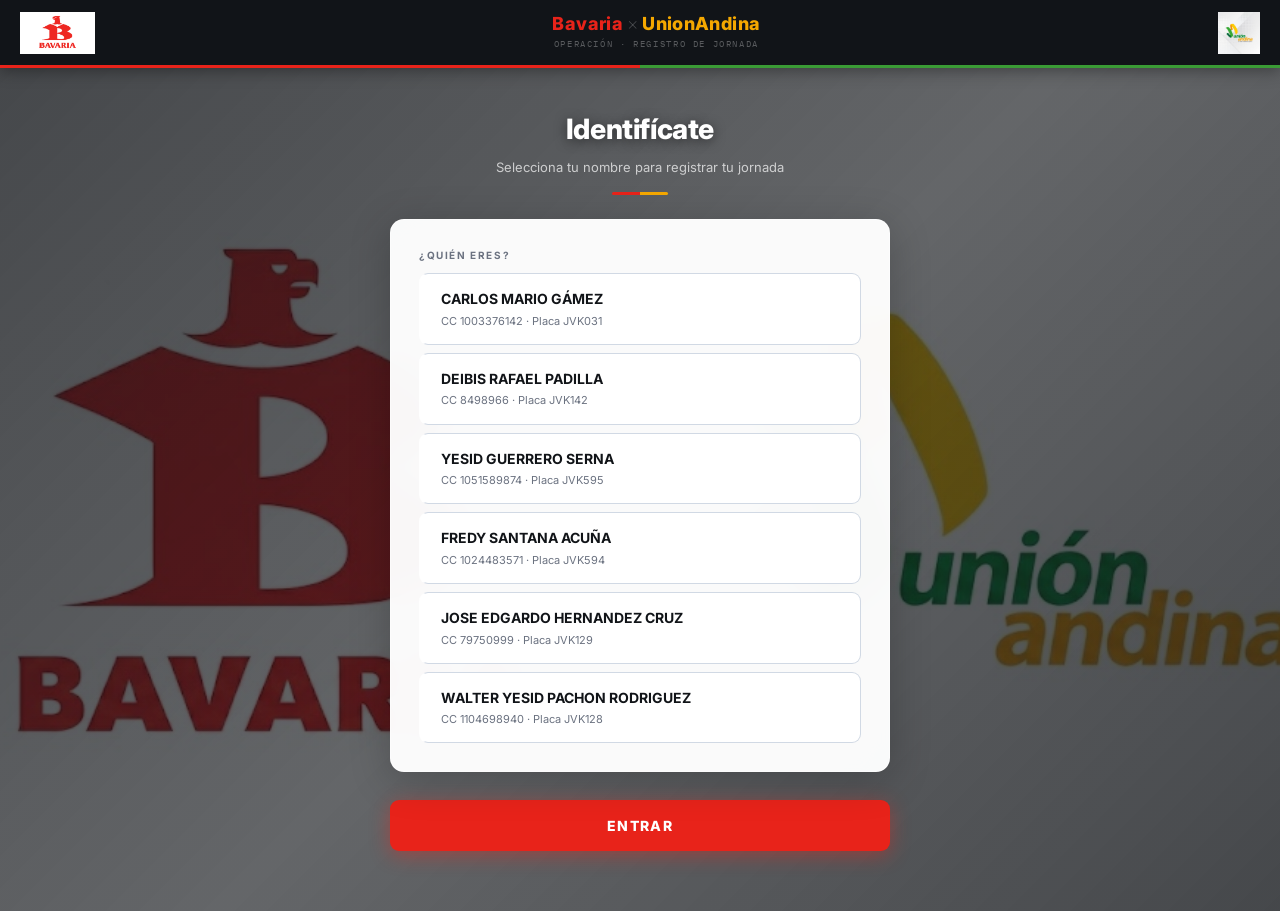
==== index.html @ ca694f5a "Agregar login de usuario/contraseña propio en admin.html y retirar el acceso admin de index.html adm" ====
<!DOCTYPE html>
<html lang="es">
<head>
<meta charset="UTF-8">
<meta name="viewport" content="width=device-width, initial-scale=1.0">
<meta name="format-detection" content="telephone=no">
<title>BavariaxUnionAndina — Registro de Jornada</title>
<link rel="stylesheet" href="style.css">
</head>
<body>

<!-- ═══════ TOPBAR ═══════ -->
<div class="topbar">

  <!-- Logo Bavaria izquierda -->
  <div class="topbar-logo-left">
    <img src="images/BavariaImagen.png" alt="Bavaria" style="height:42px;width:auto;">
  </div>

  <!-- Centro: BavariaxUnionAndina -->
  <div class="topbar-center">
    <span class="topbar-marca-text">
      <span class="marca-bavaria">Bavaria</span><span class="marca-x">×</span><span class="marca-ua">UnionAndina</span>
    </span>
    <span class="topbar-marca-sub">Operación · Registro de Jornada</span>
  </div>

  <!-- Logo Unión Andina derecha -->
  <div class="topbar-logo-right">
    <img src="images/UnionAndina_images.jpg" alt="Unión Andina" style="height:42px;width:auto;">
  </div>

  <!-- Tabs (se muestran tras login) -->
  <div class="tabs" id="tabs-nav" style="display:none;">
    <button class="tab-btn activo" id="tab-conductor">Conductor</button>
    <button class="tab-btn" id="tab-panel" style="display:none;">Panel</button>
    <button class="tab-btn" id="tab-salir" style="color:#555;">Salir</button>
  </div>

</div><!-- /topbar -->


<!-- ═══════ VISTA LOGIN ═══════ -->
<div id="vista-login" class="vista activa">

  <div class="vista-header">
    <div class="titulo-conductor">Identifícate</div>
    <div class="sub-conductor">Selecciona tu nombre para registrar tu jornada</div>
  </div>

  <div class="inner">
    <div class="form-card">
      <label class="form-lbl">¿Quién eres?</label>
      <div class="chip-grupo" id="chips-identidad">

        <!-- Los chips de conductores se generan dinámicamente en Logica.js
             (renderChipsConductores), leyendo localStorage['bxua_conductores']
             para reflejar altas/bajas hechas desde el panel de admin.
             El acceso de Coordinación/Admin ya no vive aquí: tiene su propio
             login (usuario + contraseña) directamente en admin.html. -->

      </div><!-- /chips-identidad -->
    </div><!-- /form-card -->

    <button class="btn-enviar" id="btn-login">Entrar</button>
  </div>

</div><!-- /vista-login -->


<!-- ═══════ VISTA CONDUCTOR ═══════ -->
<div id="vista-conductor" class="vista">
  <div class="vista-header">
    <div class="titulo-conductor">Registro de jornada</div>
    <div class="sub-conductor">Confirma tu ubicación en cada parada importante</div>
  </div>
  <div class="inner">
    <div class="form-card">
      <label class="form-lbl">Conductor</label>
      <div id="conductor-fijo"></div>

      <label class="form-lbl">Vehículo</label>
      <div id="placa-fija"></div>

      <label class="form-lbl">Tipo de registro</label>
      <div class="chip-grupo" id="chips-tipo" style="margin-bottom:18px;">
        <div class="chip-opcion" data-val="Inicio jornada">Inicio jornada</div>
        <div class="chip-opcion" data-val="Llegada a parada">Llegada a parada</div>
        <div class="chip-opcion" data-val="Salida de parada">Salida de parada</div>
        <div class="chip-opcion" data-val="Fin jornada">Fin jornada</div>
      </div>

      <label class="form-lbl">Ubicación (GPS)</label>
      <div class="gps-box">
        <div class="gps-icono">📍</div>
        <div class="gps-estado" id="gps-estado">Toca el botón para capturar tu ubicación</div>
        <div class="gps-coords" id="gps-coords"></div>
        <div class="gps-err" id="gps-err"></div>
        <button class="gps-btn" id="btn-gps">Capturar ubicación</button>
      </div>

      <label class="form-lbl">Nota / lugar (obligatorio)</label>
      <textarea class="form-textarea" id="nota"
        placeholder="Ej: Llegada a puerto, contenedor MSNU2867900 — Cartagena"></textarea>

      <div id="novedad-box" style="display:none;margin-top:18px;">
        <label class="form-lbl">Novedad del día (opcional)</label>
        <textarea class="form-textarea" id="novedad"
          placeholder="Ej: llanta pinchada, cliente no estaba, tráfico en vía Sibaté..."></textarea>
      </div>
    </div>

    <button class="btn-enviar" id="btn-enviar">Confirmar registro</button>

    <div class="confirmacion" id="confirmacion">
      <div class="confirmacion-icono">✓</div>
      <div class="confirmacion-txt">Registro guardado</div>
      <div class="confirmacion-sub" id="confirmacion-detalle"></div>
    </div>
  </div>
</div>


<!-- ═══════ VISTA PANEL ═══════ -->
<div id="vista-panel" class="vista">
  <div class="vista-header">
    <div class="titulo-conductor">Panel de Coordinación</div>
    <div class="sub-conductor">Registros de jornada — conductores activos</div>
  </div>
  <div class="inner panel-inner">
    <div class="panel-hd">
      <div class="panel-titulo">Registros de hoy</div>
      <div style="display:flex;gap:10px;align-items:center;flex-wrap:wrap;">
        <div class="estado-conexion"><div class="dot-conexion"></div>Este dispositivo</div>
        <div class="panel-fecha" id="panel-fecha"></div>
        <button class="btn-refrescar" id="btn-refrescar">Actualizar</button>
        <button class="btn-limpiar" id="btn-limpiar">Borrar todos</button>
      </div>
    </div>

    <div class="aviso-local" id="aviso-local">
      <strong>Nota:</strong> esta versión guarda los registros en este navegador/dispositivo (modo local de prueba).
      Cuando conectemos Google Apps Script, esto cambiará a un panel centralizado en vivo.
    </div>

    <div class="resumen-grid">
      <div class="resumen-card rc-1">
        <div class="resumen-lbl">Registros hoy</div>
        <div class="resumen-val naranja" id="r-total">0</div>
      </div>
      <div class="resumen-card rc-2">
        <div class="resumen-lbl">Con GPS</div>
        <div class="resumen-val verde" id="r-gps">0</div>
      </div>
      <div class="resumen-card rc-3">
        <div class="resumen-lbl">Sin GPS</div>
        <div class="resumen-val rojo" id="r-sin-gps">0</div>
      </div>
      <div class="resumen-card rc-4">
        <div class="resumen-lbl">Conductores activos</div>
        <div class="resumen-val" id="r-conductores">0</div>
      </div>
    </div>

    <div class="filtro-row" id="filtros"></div>
    <div class="reg-lista" id="reg-lista"></div>
  </div>
</div>

<script src="Logica.js"></script>
</body>
</html>
---- style.css ----
@import url('https://fonts.googleapis.com/css2?family=Inter:wght@300;400;500;600;700;800&family=IBM+Plex+Mono:wght@400;600&display=swap');

:root {
  --bav-red:      #E8231A;
  --bav-red-dark: #B81A12;
  --bav-red-bg:   #FEF0EF;

  --ua-green:     #3A9B35;
  --ua-green-dk:  #2A7226;
  --ua-green-bg:  #EAF6EA;
  --ua-yellow:    #F5A800;
  --ua-yellow-bg: #FFF8E6;

  --dark:         #111418;
  --dark-mid:     #3D4450;
  --ink-light:    #6B7280;
  --border:       #D1D9E4;
  --page-bg:      #F0F1F3;
  --white:        #FFFFFF;

  --s-green:      #0E7C4A;
  --s-green-bg:   #E6F5EE;
  --s-red:        #C0392B;
  --s-red-bg:     #FDEDEC;
  --s-amber:      #B45309;
  --s-amber-bg:   #FEF3C7;
  --s-blue:       #1C4E80;

  --shadow-sm:    0 1px 4px rgba(0,0,0,.07);
  --shadow-md:    0 4px 18px rgba(0,0,0,.11);
  --shadow-card:  0 8px 40px rgba(0,0,0,.22);
}

*, *::before, *::after { box-sizing: border-box; margin: 0; padding: 0; }

body {
  background: var(--page-bg);
  color: var(--dark);
  font-family: 'Inter', sans-serif;
  font-size: 14px;
  line-height: 1.55;
  min-height: 100vh;
  -webkit-font-smoothing: antialiased;
}

/* ═══════════════════════════════════
   TOPBAR
═══════════════════════════════════ */
.topbar {
  background: #111418;
  display: grid;
  grid-template-columns: auto 1fr auto;
  align-items: center;
  height: 68px;
  padding: 0 20px;
  position: sticky;
  top: 0;
  z-index: 100;
  box-shadow: 0 2px 16px rgba(0,0,0,.40);
  border-bottom: 3px solid transparent;
  border-image: linear-gradient(90deg, var(--bav-red) 50%, var(--ua-green) 50%) 1;
}

.topbar-logo-left,
.topbar-logo-right { display: flex; align-items: center; }

.topbar-center {
  display: flex;
  flex-direction: column;
  align-items: center;
  justify-content: center;
  gap: 2px;
}
.topbar-marca-text {
  font-family: 'Inter', sans-serif;
  font-size: 18px;
  font-weight: 800;
  letter-spacing: .02em;
  line-height: 1;
}
.marca-bavaria { color: var(--bav-red); }
.marca-x       { color: rgba(255,255,255,.25); font-weight: 200; margin: 0 4px; }
.marca-ua      { color: var(--ua-yellow); }
.topbar-marca-sub {
  font-family: 'IBM Plex Mono', monospace;
  font-size: 9px;
  letter-spacing: .18em;
  text-transform: uppercase;
  color: rgba(255,255,255,.30);
  margin-top: 2px;
}

.tabs { display: flex; align-items: center; gap: 2px; margin-left: 16px; }
.tab-btn {
  padding: 8px 14px; background: transparent; color: rgba(255,255,255,.40);
  border: none; font-family: 'Inter', sans-serif; font-size: 11px; font-weight: 600;
  letter-spacing: .07em; text-transform: uppercase; cursor: pointer;
  border-bottom: 2px solid transparent; transition: color .15s, border-color .15s;
}
.tab-btn.activo { color: white; border-bottom-color: var(--bav-red); }
.tab-btn:hover:not(.activo) { color: rgba(255,255,255,.75); }

/* ═══════════════════════════════════
   VISTAS
═══════════════════════════════════ */
.vista        { display: none; }
.vista.activa  { display: block; }
#vista-login.activa { display: flex; flex-direction: column; align-items: center; justify-content: center; }



/* ═══════════════════════════════════
   VISTA LOGIN — fondo con imagen
═══════════════════════════════════ */
#vista-login {
  min-height: calc(100vh - 68px);
  /* display manejado por .vista / .vista.activa */
  background:
    linear-gradient(
      135deg,
      rgba(17, 20, 24, 0.78) 0%,
      rgba(17, 20, 24, 0.65) 50%,
      rgba(17, 20, 24, 0.78) 100%
    ),
    url('fondo.png') center center / cover no-repeat;
  flex-direction: column;
  align-items: center;
  justify-content: center;
  padding: 40px 20px 60px;
}

/* Encabezado login */
#vista-login .vista-header {
  text-align: center;
  padding: 0 0 24px;
}
#vista-login .titulo-conductor {
  font-size: 28px;
  font-weight: 800;
  color: white;
  margin-bottom: 6px;
  letter-spacing: -.4px;
  text-shadow: 0 2px 12px rgba(0,0,0,.5);
}
#vista-login .sub-conductor {
  font-size: 13px;
  color: rgba(255,255,255,.70);
}
#vista-login .vista-header::after {
  content: '';
  display: block;
  width: 56px;
  height: 3px;
  background: linear-gradient(90deg, var(--bav-red) 50%, var(--ua-yellow) 50%);
  margin: 14px auto 0;
  border-radius: 2px;
}

/* Card del formulario sobre la imagen */
#vista-login .inner {
  width: 100%;
  max-width: 500px;
  padding: 0;
}
#vista-login .form-card {
  background: rgba(255,255,255,.97);
  backdrop-filter: blur(12px);
  border: 1px solid rgba(255,255,255,.5);
  border-radius: 14px;
  padding: 28px;
  box-shadow: var(--shadow-card);
}

/* Botón entrar sobre imagen */
#vista-login .btn-enviar {
  background: var(--bav-red);
  box-shadow: 0 4px 20px rgba(232,35,26,.45);
  border-radius: 9px;
  margin-top: 12px;
}
#vista-login .btn-enviar:hover { background: var(--bav-red-dark); }

/* ═══════════════════════════════════
   ENCABEZADO vistas normales
═══════════════════════════════════ */
.vista-header {
  text-align: center;
  padding: 40px 20px 20px;
}
.titulo-conductor {
  font-size: 26px;
  font-weight: 800;
  color: var(--dark);
  letter-spacing: -.4px;
  margin-bottom: 6px;
}
.sub-conductor { font-size: 13px; color: var(--ink-light); }
.vista-header::after {
  content: '';
  display: block;
  width: 52px; height: 3px;
  background: linear-gradient(90deg, var(--bav-red) 50%, var(--ua-yellow) 50%);
  margin: 14px auto 0;
  border-radius: 2px;
}

/* ═══════════════════════════════════
   INNER — centrado
═══════════════════════════════════ */
.inner {
  max-width: 520px;
  margin: 0 auto;
  padding: 28px 20px 80px;
}

/* ═══════════════════════════════════
   FORM CARD
═══════════════════════════════════ */
.form-card {
  background: var(--white);
  border: 1px solid var(--border);
  border-radius: 12px;
  padding: 26px;
  margin-bottom: 16px;
  box-shadow: var(--shadow-sm);
}
.form-lbl {
  font-size: 10px; letter-spacing: .16em; text-transform: uppercase;
  color: var(--ink-light); font-weight: 700; margin-bottom: 10px; display: block;
}
.form-textarea {
  width: 100%; padding: 12px 14px;
  border: 1.5px solid var(--border); border-radius: 8px;
  background: var(--page-bg); font-family: 'Inter', sans-serif;
  font-size: 13px; color: var(--dark); outline: none;
  resize: vertical; min-height: 72px; transition: border-color .15s, background .15s;
}
.form-textarea:focus { border-color: var(--bav-red); background: var(--white); }

#conductor-fijo, #placa-fija {
  background: var(--page-bg); border: 1.5px solid var(--border);
  border-radius: 8px; padding: 12px 14px; margin-bottom: 18px;
  font-weight: 700; font-size: 14px;
}
#placa-fija {
  font-family: 'IBM Plex Mono', monospace; font-size: 15px;
  letter-spacing: .08em; color: var(--bav-red-dark);
}

/* ═══════════════════════════════════
   CHIPS IDENTIDAD
═══════════════════════════════════ */
.chip-grupo { display: flex; flex-wrap: wrap; gap: 10px; }

#chips-identidad { flex-direction: column; gap: 8px; }
#chips-identidad .chip-opcion {
  width: 100%; padding: 14px 18px;
  border: 1.5px solid var(--border); border-left: 4px solid transparent;
  border-radius: 9px; background: var(--white);
  font-size: 14px; font-weight: 700; cursor: pointer;
  display: flex; flex-direction: column; transition: all .14s;
}
#chips-identidad .chip-opcion:hover {
  border-color: var(--bav-red); border-left-color: var(--ua-yellow);
  background: var(--bav-red-bg); box-shadow: var(--shadow-sm);
}
#chips-identidad .chip-opcion.sel {
  background: var(--dark); border-color: var(--dark);
  border-left-color: var(--bav-red); color: white; box-shadow: var(--shadow-md);
}
#chips-identidad .chip-opcion.sel .chip-sub { color: rgba(255,255,255,.50); }

#chips-identidad .chip-opcion[data-rol="admin"] { color: var(--ua-green-dk); }
#chips-identidad .chip-opcion[data-rol="admin"]:hover {
  border-color: var(--ua-green); border-left-color: var(--ua-yellow);
  background: var(--ua-green-bg);
}
#chips-identidad .chip-opcion[data-rol="admin"].sel {
  background: var(--ua-green-dk); border-color: var(--ua-green-dk);
  border-left-color: var(--ua-yellow); color: white;
}

#chips-tipo .chip-opcion {
  padding: 9px 18px; border: 1.5px solid var(--border); border-radius: 22px;
  background: var(--white); font-size: 13px; font-weight: 600; cursor: pointer;
  color: var(--dark-mid); transition: all .12s;
}
#chips-tipo .chip-opcion:hover { border-color: var(--bav-red); color: var(--bav-red); }
#chips-tipo .chip-opcion.sel { background: var(--bav-red); border-color: var(--bav-red); color: white; }

.chip-sub { font-size: 11px; color: var(--ink-light); margin-top: 3px; font-weight: 400; }

#admin-clave-box { margin-top: 16px; }
#admin-clave {
  width: 100%; padding: 12px 14px; border: 1.5px solid var(--border);
  border-radius: 8px; background: var(--page-bg); font-family: 'Inter', sans-serif;
  font-size: 13px; color: var(--dark); outline: none; height: 46px; transition: border-color .15s;
}
#admin-clave:focus { border-color: var(--ua-green); background: var(--white); }
#login-err { margin-top: 6px; font-size: 12px; color: var(--s-red); display: none; }

/* ═══════════════════════════════════
   GPS BOX
═══════════════════════════════════ */
.gps-box {
  border: 1.5px solid var(--border); border-radius: 9px; background: var(--page-bg);
  padding: 22px 16px; display: flex; flex-direction: column;
  align-items: center; gap: 10px; text-align: center; margin-bottom: 18px;
}
.gps-icono { font-size: 30px; }
.gps-estado { font-size: 13px; color: var(--ink-light); }
.gps-coords {
  font-family: 'IBM Plex Mono', monospace; font-size: 11px; color: var(--s-green);
  display: none; background: var(--s-green-bg); padding: 5px 12px; border-radius: 5px;
}
.gps-coords.vis { display: block; }
.gps-err { font-size: 12px; color: var(--s-red); display: none; }
.gps-err.vis { display: block; }
.gps-btn {
  padding: 11px 26px; background: var(--ua-green); color: white; border: none;
  border-radius: 8px; font-family: 'Inter', sans-serif; font-size: 12px;
  font-weight: 700; letter-spacing: .08em; text-transform: uppercase;
  cursor: pointer; transition: background .15s;
}
.gps-btn:hover { background: var(--ua-green-dk); }
.gps-btn:disabled { background: var(--border); color: var(--ink-light); cursor: wait; }

/* ═══════════════════════════════════
   BOTÓN PRINCIPAL
═══════════════════════════════════ */
.btn-enviar {
  width: 100%; padding: 17px; background: var(--bav-red); color: white;
  border: none; border-radius: 9px; font-family: 'Inter', sans-serif;
  font-size: 14px; font-weight: 800; letter-spacing: .10em; text-transform: uppercase;
  cursor: pointer; margin-top: 4px;
  box-shadow: 0 4px 16px rgba(232,35,26,.30);
  transition: background .15s, transform .1s;
}
.btn-enviar:hover { background: var(--bav-red-dark); }
.btn-enviar:active { transform: scale(.99); }
.btn-enviar:disabled { background: var(--border); color: var(--ink-light); cursor: not-allowed; box-shadow: none; }

/* ═══════════════════════════════════
   CONFIRMACIÓN
═══════════════════════════════════ */
.confirmacion {
  display: none; background: var(--s-green-bg); border: 1px solid #A7D7BC;
  border-left: 4px solid var(--s-green); border-radius: 9px;
  padding: 22px; text-align: center; margin-top: 16px;
}
.confirmacion.vis { display: block; }
.confirmacion-icono { font-size: 32px; margin-bottom: 8px; }
.confirmacion-txt { color: var(--s-green); font-weight: 700; font-size: 15px; }
.confirmacion-sub { color: var(--ink-light); font-size: 12px; margin-top: 4px; }

/* ═══════════════════════════════════
   VISTA PANEL
═══════════════════════════════════ */
.panel-inner { max-width: 1120px !important; padding: 28px 24px 80px !important; }
.panel-hd {
  display: flex; justify-content: space-between; align-items: center;
  margin-bottom: 22px; flex-wrap: wrap; gap: 12px;
}
.panel-titulo { font-size: 20px; font-weight: 800; letter-spacing: -.3px; }
.panel-fecha {
  font-family: 'IBM Plex Mono', monospace; font-size: 11px; color: var(--ink-light);
  background: var(--white); border: 1px solid var(--border);
  border-radius: 5px; padding: 4px 10px;
}
.aviso-local {
  background: var(--ua-yellow-bg); border: 1px solid #FDE68A;
  border-left: 4px solid var(--ua-yellow); border-radius: 8px;
  padding: 12px 16px; font-size: 12px; color: var(--s-amber); margin-bottom: 22px;
}

.resumen-grid {
  display: grid; grid-template-columns: repeat(4, 1fr);
  gap: 12px; margin-bottom: 26px;
}
.resumen-card {
  background: var(--white); border: 1px solid var(--border);
  border-radius: 10px; padding: 18px 16px 14px;
  box-shadow: var(--shadow-sm); position: relative; overflow: hidden;
}
.resumen-card::before {
  content: ''; position: absolute; top: 0; left: 0; right: 0; height: 3px;
  border-radius: 10px 10px 0 0;
}
.rc-1::before { background: var(--bav-red); }
.rc-2::before { background: var(--ua-green); }
.rc-3::before { background: var(--ua-yellow); }
.rc-4::before { background: var(--dark); }

.resumen-lbl { font-size: 9px; letter-spacing: .16em; text-transform: uppercase; color: var(--ink-light); font-weight: 700; margin-bottom: 8px; }
.resumen-val { font-family: 'IBM Plex Mono', monospace; font-size: 30px; font-weight: 600; font-variant-numeric: tabular-nums; }
.resumen-val.verde   { color: var(--ua-green); }
.resumen-val.rojo    { color: var(--bav-red); }
.resumen-val.naranja { color: var(--ua-yellow); }

.filtro-row { display: flex; gap: 8px; margin-bottom: 16px; flex-wrap: wrap; }
.filtro-btn {
  padding: 7px 16px; background: var(--white); border: 1.5px solid var(--border);
  border-radius: 22px; font-size: 11px; font-weight: 600; cursor: pointer;
  color: var(--dark-mid); transition: all .12s;
}
.filtro-btn:hover { border-color: var(--bav-red); color: var(--bav-red); }
.filtro-btn.activo { background: var(--bav-red); color: white; border-color: var(--bav-red); }

.reg-lista { display: flex; flex-direction: column; gap: 10px; }
.reg-card {
  background: var(--white); border: 1px solid var(--border);
  border-left: 4px solid var(--border); border-radius: 9px; padding: 14px 18px;
  display: grid; grid-template-columns: 80px 150px 1fr 90px;
  gap: 16px; align-items: center;
  box-shadow: var(--shadow-sm); transition: box-shadow .15s;
}
.reg-card:hover { box-shadow: var(--shadow-md); }
.reg-card.con-gps { border-left-color: var(--ua-green); }

.reg-hora { font-family: 'IBM Plex Mono', monospace; font-size: 14px; font-weight: 600; color: var(--dark); font-variant-numeric: tabular-nums; }
.reg-tipo { font-size: 9px; letter-spacing: .07em; text-transform: uppercase; color: var(--ink-light); margin-top: 3px; font-weight: 600; }
.reg-conductor { font-weight: 700; font-size: 12px; }
.reg-placa {
  font-family: 'IBM Plex Mono', monospace; font-size: 10px;
  background: var(--bav-red); color: white;
  padding: 3px 9px; border-radius: 3px;
  display: inline-block; margin-top: 5px; letter-spacing: .12em;
}
.reg-nota { font-size: 12px; color: var(--dark-mid); }
.reg-gps { font-size: 10px; color: var(--ink-light); margin-top: 3px; }
.reg-gps a { color: var(--s-blue); text-decoration: none; }
.reg-gps a:hover { text-decoration: underline; }
.reg-badge { font-size: 9px; font-weight: 700; padding: 4px 10px; text-align: center; letter-spacing: .04em; text-transform: uppercase; border-radius: 4px; }
.reg-badge.gps     { background: var(--ua-green-bg); color: var(--ua-green-dk); }
.reg-badge.sin-gps { background: var(--s-amber-bg);  color: var(--s-amber); }

.vacio { text-align: center; padding: 60px 20px; color: var(--ink-light); background: var(--white); border: 1px dashed var(--border); border-radius: 10px; }
.vacio-icono { font-size: 32px; margin-bottom: 12px; opacity: .4; }

.btn-limpiar {
  padding: 7px 14px; background: transparent; color: var(--bav-red);
  border: 1.5px solid var(--bav-red); border-radius: 6px;
  font-size: 11px; font-weight: 700; cursor: pointer; letter-spacing: .04em;
  text-transform: uppercase; transition: background .12s;
}
.btn-limpiar:hover { background: var(--bav-red-bg); }
.btn-refrescar {
  padding: 7px 14px; background: transparent; color: var(--ua-green-dk);
  border: 1.5px solid var(--ua-green); border-radius: 6px;
  font-size: 11px; font-weight: 700; cursor: pointer; letter-spacing: .04em;
  text-transform: uppercase; transition: background .12s;
}
.btn-refrescar:hover { background: var(--ua-green-bg); }

.estado-conexion { font-size: 10px; color: var(--ink-light); display: flex; align-items: center; gap: 5px; font-weight: 500; }
.dot-conexion { width: 7px; height: 7px; border-radius: 50%; background: var(--ua-green); box-shadow: 0 0 0 2px var(--ua-green-bg); }

/* ═══════════════════════════════════
   RESPONSIVE MÓVIL
═══════════════════════════════════ */
@media (max-width: 640px) {
  .topbar {
    height: auto; min-height: 60px;
    padding: 10px 14px; gap: 8px;
  }
  .topbar-logo-left  { order: 1; }
  .topbar-center     { order: 2; flex: 1; }
  .topbar-logo-right { order: 3; }
  .tabs { order: 4; width: 100%; padding: 6px 0 2px; border-top: 1px solid rgba(255,255,255,.08); justify-content: flex-start; margin-top: 4px; }
  .topbar-marca-text { font-size: 13px; }
  .topbar-marca-sub  { font-size: 7px; }

  #vista-login { padding: 28px 16px 50px; justify-content: flex-start; padding-top: 36px; }
  #vista-login .titulo-conductor { font-size: 22px; }

  .inner { padding: 20px 14px 72px; }
  .vista-header { padding: 28px 14px 16px; }
  .titulo-conductor { font-size: 22px; }
  .form-card { padding: 18px 14px; }

  .panel-inner { padding: 18px 14px 72px !important; }
  .resumen-grid { grid-template-columns: repeat(2, 1fr); }
  .reg-card { grid-template-columns: 1fr; gap: 6px; }
  .panel-hd { flex-direction: column; align-items: flex-start; }
}

@media (max-width: 380px) {
  .topbar-marca-text { font-size: 11px; }
}

@media (prefers-reduced-motion: reduce) {
  *, *::before, *::after { transition: none !important; }
}
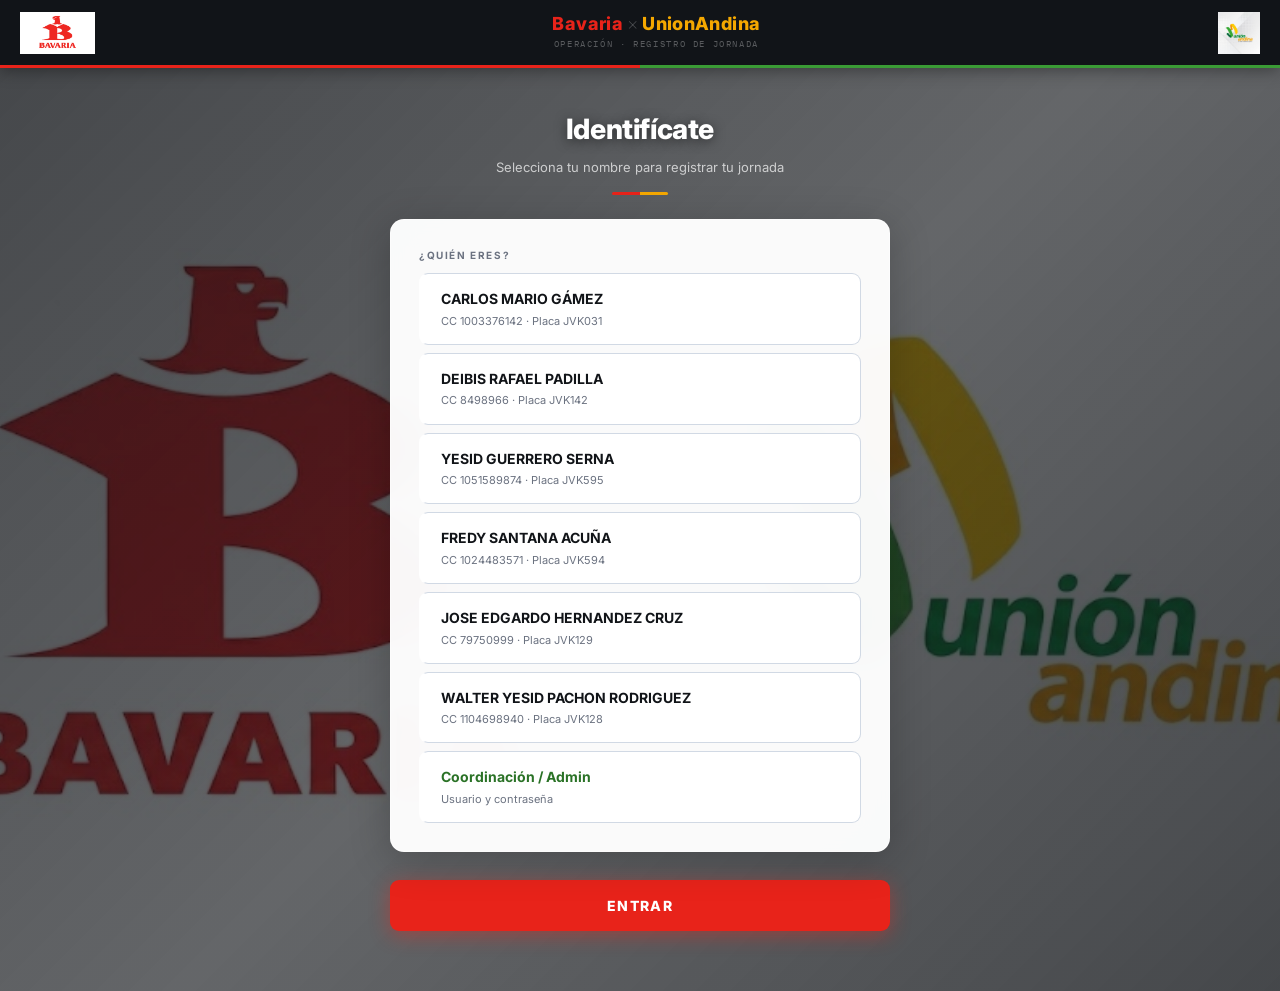
==== commit 06393e38: "Unificar acceso admin: agregar chip Coordinación/Admin en index.html con login de usuario y contrase" ====
--- a/index.html
+++ b/index.html
@@ -55,11 +55,22 @@
 
         <!-- Los chips de conductores se generan dinámicamente en Logica.js
              (renderChipsConductores), leyendo localStorage['bxua_conductores']
-             para reflejar altas/bajas hechas desde el panel de admin.
-             El acceso de Coordinación/Admin ya no vive aquí: tiene su propio
-             login (usuario + contraseña) directamente en admin.html. -->
+             para reflejar altas/bajas hechas desde el panel de admin, y se
+             insertan siempre antes de este chip fijo de Admin. -->
+        <div class="chip-opcion" data-rol="admin" data-val="ADMIN">
+          Coordinación / Admin
+          <div class="chip-sub">Usuario y contraseña</div>
+        </div>
 
       </div><!-- /chips-identidad -->
+
+      <div id="admin-clave-box" style="display:none;margin-top:16px;">
+        <label class="form-lbl">Usuario</label>
+        <input type="text" class="admin-login-input" id="admin-usuario" placeholder="Usuario" autocomplete="username">
+        <label class="form-lbl" style="margin-top:14px;">Contraseña</label>
+        <input type="password" class="admin-login-input" id="admin-clave" placeholder="Contraseña" autocomplete="current-password">
+        <div class="gps-err" id="login-err" style="display:none;"></div>
+      </div>
     </div><!-- /form-card -->
 
     <button class="btn-enviar" id="btn-login">Entrar</button>
--- a/style.css
+++ b/style.css
@@ -291,12 +291,12 @@
 .chip-sub { font-size: 11px; color: var(--ink-light); margin-top: 3px; font-weight: 400; }
 
 #admin-clave-box { margin-top: 16px; }
-#admin-clave {
+.admin-login-input {
   width: 100%; padding: 12px 14px; border: 1.5px solid var(--border);
   border-radius: 8px; background: var(--page-bg); font-family: 'Inter', sans-serif;
   font-size: 13px; color: var(--dark); outline: none; height: 46px; transition: border-color .15s;
 }
-#admin-clave:focus { border-color: var(--ua-green); background: var(--white); }
+.admin-login-input:focus { border-color: var(--ua-green); background: var(--white); }
 #login-err { margin-top: 6px; font-size: 12px; color: var(--s-red); display: none; }
 
 /* ═══════════════════════════════════
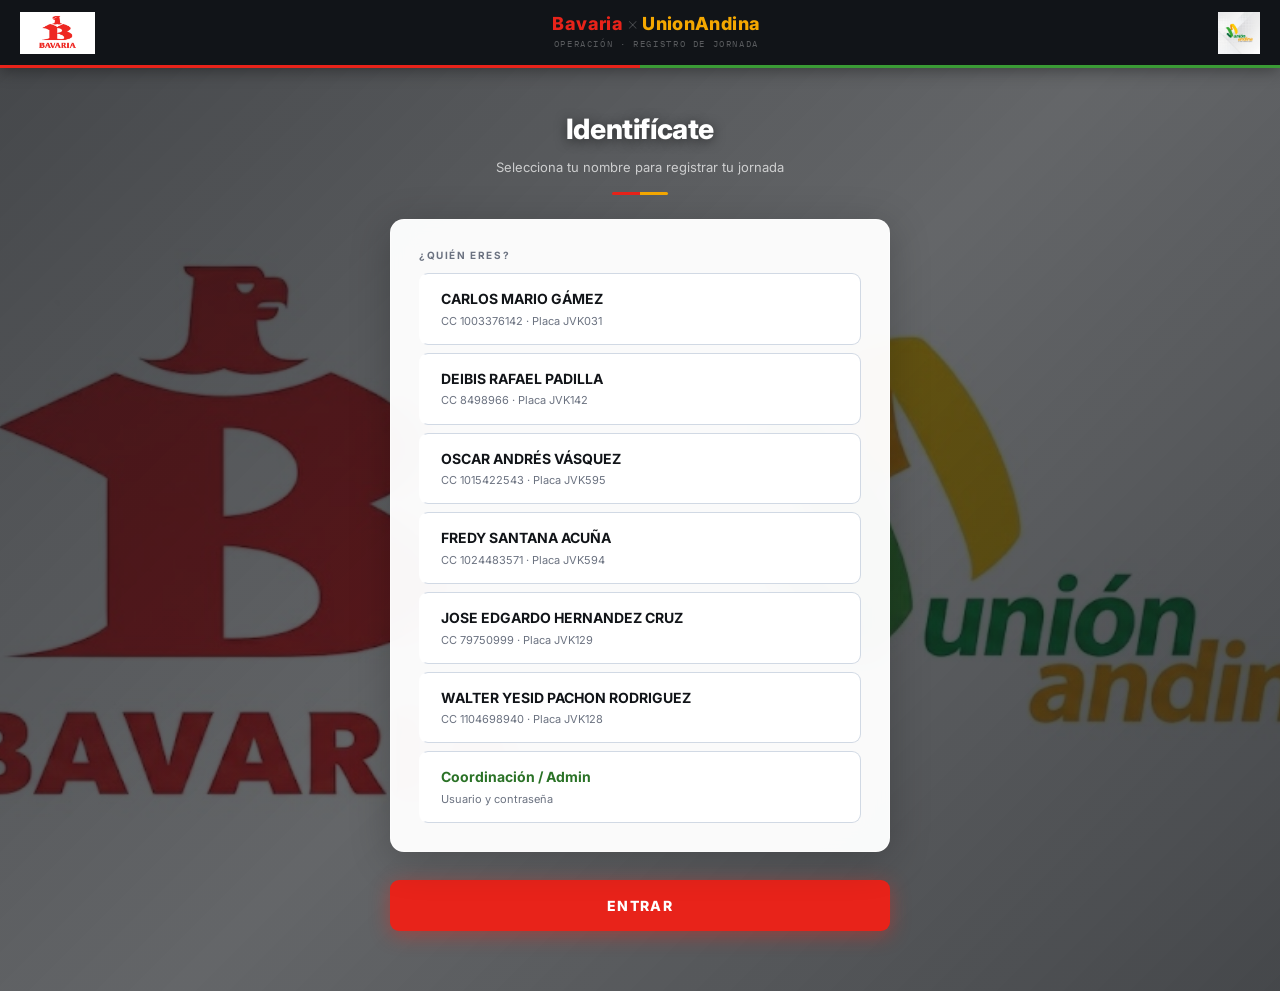
==== commit 931c4039: "Agregar módulo de registro de mantenimiento (Entrada/Salida taller) Se agregan dos tipos de evento a" ====
--- a/index.html
+++ b/index.html
@@ -99,6 +99,8 @@
         <div class="chip-opcion" data-val="Llegada a parada">Llegada a parada</div>
         <div class="chip-opcion" data-val="Salida de parada">Salida de parada</div>
         <div class="chip-opcion" data-val="Fin jornada">Fin jornada</div>
+        <div class="chip-opcion" data-val="Entrada taller">Entrada taller</div>
+        <div class="chip-opcion" data-val="Salida taller">Salida taller</div>
       </div>
 
       <label class="form-lbl">Ubicación (GPS)</label>
@@ -115,7 +117,7 @@
         placeholder="Ej: Llegada a puerto, contenedor MSNU2867900 — Cartagena"></textarea>
 
       <div id="novedad-box" style="display:none;margin-top:18px;">
-        <label class="form-lbl">Novedad del día (opcional)</label>
+        <label class="form-lbl" id="novedad-label">Novedad del día (opcional)</label>
         <textarea class="form-textarea" id="novedad"
           placeholder="Ej: llanta pinchada, cliente no estaba, tráfico en vía Sibaté..."></textarea>
       </div>
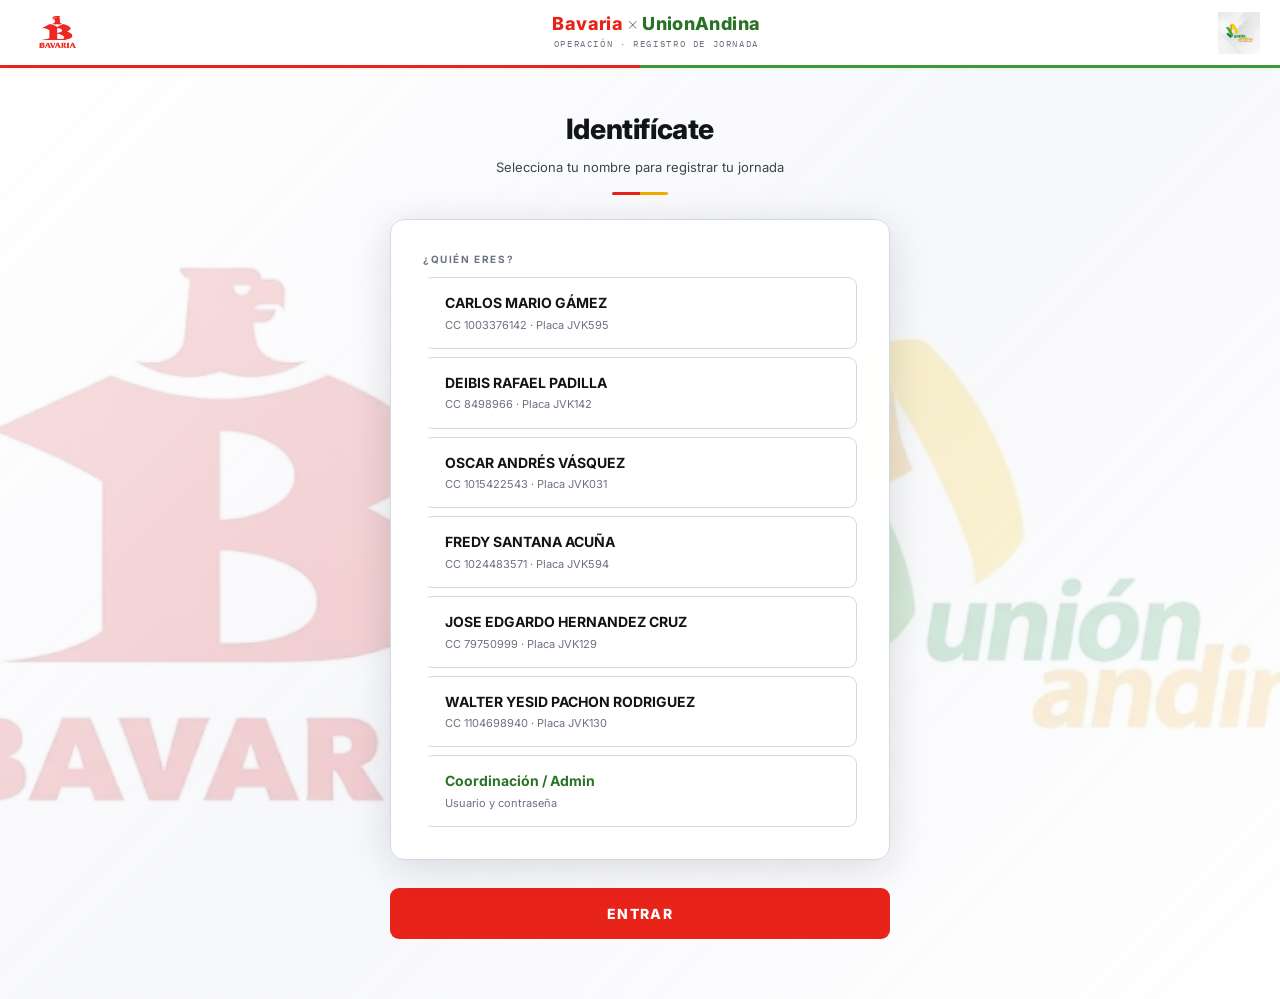
==== commit 6778824a: "fix(qa): ISSUE-002 — associate form labels/aria-labels with their inputs None of the form fields in " ====
--- a/index.html
+++ b/index.html
@@ -65,9 +65,9 @@
       </div><!-- /chips-identidad -->
 
       <div id="admin-clave-box" style="display:none;margin-top:16px;">
-        <label class="form-lbl">Usuario</label>
+        <label class="form-lbl" for="admin-usuario">Usuario</label>
         <input type="text" class="admin-login-input" id="admin-usuario" placeholder="Usuario" autocomplete="username">
-        <label class="form-lbl" style="margin-top:14px;">Contraseña</label>
+        <label class="form-lbl" for="admin-clave" style="margin-top:14px;">Contraseña</label>
         <input type="password" class="admin-login-input" id="admin-clave" placeholder="Contraseña" autocomplete="current-password">
         <div class="gps-err" id="login-err" style="display:none;"></div>
       </div>
@@ -112,12 +112,12 @@
         <button class="gps-btn" id="btn-gps">Capturar ubicación</button>
       </div>
 
-      <label class="form-lbl">Nota / lugar (obligatorio)</label>
+      <label class="form-lbl" for="nota">Nota / lugar (obligatorio)</label>
       <textarea class="form-textarea" id="nota"
         placeholder="Ej: Llegada a puerto, contenedor MSNU2867900 — Cartagena"></textarea>
 
       <div id="novedad-box" style="display:none;margin-top:18px;">
-        <label class="form-lbl" id="novedad-label">Novedad del día (opcional)</label>
+        <label class="form-lbl" id="novedad-label" for="novedad">Novedad del día (opcional)</label>
         <textarea class="form-textarea" id="novedad"
           placeholder="Ej: llanta pinchada, cliente no estaba, tráfico en vía Sibaté..."></textarea>
       </div>
--- a/style.css
+++ b/style.css
@@ -15,7 +15,7 @@
   --dark-mid:     #3D4450;
   --ink-light:    #6B7280;
   --border:       #D1D9E4;
-  --page-bg:      #F0F1F3;
+  --page-bg:      #F5F6FA;
   --white:        #FFFFFF;
 
   --s-green:      #0E7C4A;
@@ -28,7 +28,7 @@
 
   --shadow-sm:    0 1px 4px rgba(0,0,0,.07);
   --shadow-md:    0 4px 18px rgba(0,0,0,.11);
-  --shadow-card:  0 8px 40px rgba(0,0,0,.22);
+  --shadow-card:  0 8px 40px rgba(17,20,24,.14);
 }
 
 *, *::before, *::after { box-sizing: border-box; margin: 0; padding: 0; }
@@ -47,7 +47,7 @@
    TOPBAR
 ═══════════════════════════════════ */
 .topbar {
-  background: #111418;
+  background: var(--white);
   display: grid;
   grid-template-columns: auto 1fr auto;
   align-items: center;
@@ -56,7 +56,7 @@
   position: sticky;
   top: 0;
   z-index: 100;
-  box-shadow: 0 2px 16px rgba(0,0,0,.40);
+  box-shadow: 0 1px 3px rgba(17,20,24,.06);
   border-bottom: 3px solid transparent;
   border-image: linear-gradient(90deg, var(--bav-red) 50%, var(--ua-green) 50%) 1;
 }
@@ -79,26 +79,26 @@
   line-height: 1;
 }
 .marca-bavaria { color: var(--bav-red); }
-.marca-x       { color: rgba(255,255,255,.25); font-weight: 200; margin: 0 4px; }
-.marca-ua      { color: var(--ua-yellow); }
+.marca-x       { color: var(--ink-light); font-weight: 200; margin: 0 4px; }
+.marca-ua      { color: var(--ua-green-dk); }
 .topbar-marca-sub {
   font-family: 'IBM Plex Mono', monospace;
   font-size: 9px;
   letter-spacing: .18em;
   text-transform: uppercase;
-  color: rgba(255,255,255,.30);
+  color: var(--ink-light);
   margin-top: 2px;
 }
 
 .tabs { display: flex; align-items: center; gap: 2px; margin-left: 16px; }
 .tab-btn {
-  padding: 8px 14px; background: transparent; color: rgba(255,255,255,.40);
+  padding: 8px 14px; background: transparent; color: var(--ink-light);
   border: none; font-family: 'Inter', sans-serif; font-size: 11px; font-weight: 600;
   letter-spacing: .07em; text-transform: uppercase; cursor: pointer;
   border-bottom: 2px solid transparent; transition: color .15s, border-color .15s;
 }
-.tab-btn.activo { color: white; border-bottom-color: var(--bav-red); }
-.tab-btn:hover:not(.activo) { color: rgba(255,255,255,.75); }
+.tab-btn.activo { color: var(--dark); border-bottom-color: var(--bav-red); }
+.tab-btn:hover:not(.activo) { color: var(--dark-mid); }
 
 /* ═══════════════════════════════════
    VISTAS
@@ -118,9 +118,9 @@
   background:
     linear-gradient(
       135deg,
-      rgba(17, 20, 24, 0.78) 0%,
-      rgba(17, 20, 24, 0.65) 50%,
-      rgba(17, 20, 24, 0.78) 100%
+      rgba(255, 255, 255, 0.88) 0%,
+      rgba(245, 246, 250, 0.80) 50%,
+      rgba(255, 255, 255, 0.88) 100%
     ),
     url('fondo.png') center center / cover no-repeat;
   flex-direction: column;
@@ -137,14 +137,13 @@
 #vista-login .titulo-conductor {
   font-size: 28px;
   font-weight: 800;
-  color: white;
+  color: var(--dark);
   margin-bottom: 6px;
   letter-spacing: -.4px;
-  text-shadow: 0 2px 12px rgba(0,0,0,.5);
 }
 #vista-login .sub-conductor {
   font-size: 13px;
-  color: rgba(255,255,255,.70);
+  color: var(--dark-mid);
 }
 #vista-login .vista-header::after {
   content: '';
@@ -165,16 +164,15 @@
 #vista-login .form-card {
   background: rgba(255,255,255,.97);
   backdrop-filter: blur(12px);
-  border: 1px solid rgba(255,255,255,.5);
+  border: 1px solid var(--border);
   border-radius: 14px;
-  padding: 28px;
+  padding: 32px;
   box-shadow: var(--shadow-card);
 }
 
 /* Botón entrar sobre imagen */
 #vista-login .btn-enviar {
   background: var(--bav-red);
-  box-shadow: 0 4px 20px rgba(232,35,26,.45);
   border-radius: 9px;
   margin-top: 12px;
 }
@@ -210,7 +208,7 @@
 .inner {
   max-width: 520px;
   margin: 0 auto;
-  padding: 28px 20px 80px;
+  padding: 32px 24px 80px;
 }
 
 /* ═══════════════════════════════════
@@ -220,7 +218,7 @@
   background: var(--white);
   border: 1px solid var(--border);
   border-radius: 12px;
-  padding: 26px;
+  padding: 30px;
   margin-bottom: 16px;
   box-shadow: var(--shadow-sm);
 }
@@ -333,7 +331,6 @@
   border: none; border-radius: 9px; font-family: 'Inter', sans-serif;
   font-size: 14px; font-weight: 800; letter-spacing: .10em; text-transform: uppercase;
   cursor: pointer; margin-top: 4px;
-  box-shadow: 0 4px 16px rgba(232,35,26,.30);
   transition: background .15s, transform .1s;
 }
 .btn-enviar:hover { background: var(--bav-red-dark); }
@@ -345,7 +342,7 @@
 ═══════════════════════════════════ */
 .confirmacion {
   display: none; background: var(--s-green-bg); border: 1px solid #A7D7BC;
-  border-left: 4px solid var(--s-green); border-radius: 9px;
+  border-radius: 9px;
   padding: 22px; text-align: center; margin-top: 16px;
 }
 .confirmacion.vis { display: block; }
@@ -369,7 +366,7 @@
 }
 .aviso-local {
   background: var(--ua-yellow-bg); border: 1px solid #FDE68A;
-  border-left: 4px solid var(--ua-yellow); border-radius: 8px;
+  border-radius: 8px;
   padding: 12px 16px; font-size: 12px; color: var(--s-amber); margin-bottom: 22px;
 }
 
@@ -409,13 +406,12 @@
 .reg-lista { display: flex; flex-direction: column; gap: 10px; }
 .reg-card {
   background: var(--white); border: 1px solid var(--border);
-  border-left: 4px solid var(--border); border-radius: 9px; padding: 14px 18px;
+  border-radius: 9px; padding: 14px 18px;
   display: grid; grid-template-columns: 80px 150px 1fr 90px;
   gap: 16px; align-items: center;
   box-shadow: var(--shadow-sm); transition: box-shadow .15s;
 }
 .reg-card:hover { box-shadow: var(--shadow-md); }
-.reg-card.con-gps { border-left-color: var(--ua-green); }
 
 .reg-hora { font-family: 'IBM Plex Mono', monospace; font-size: 14px; font-weight: 600; color: var(--dark); font-variant-numeric: tabular-nums; }
 .reg-tipo { font-size: 9px; letter-spacing: .07em; text-transform: uppercase; color: var(--ink-light); margin-top: 3px; font-weight: 600; }
@@ -466,7 +462,7 @@
   .topbar-logo-left  { order: 1; }
   .topbar-center     { order: 2; flex: 1; }
   .topbar-logo-right { order: 3; }
-  .tabs { order: 4; width: 100%; padding: 6px 0 2px; border-top: 1px solid rgba(255,255,255,.08); justify-content: flex-start; margin-top: 4px; }
+  .tabs { order: 4; width: 100%; padding: 6px 0 2px; border-top: 1px solid var(--border); justify-content: flex-start; margin-top: 4px; }
   .topbar-marca-text { font-size: 13px; }
   .topbar-marca-sub  { font-size: 7px; }
 
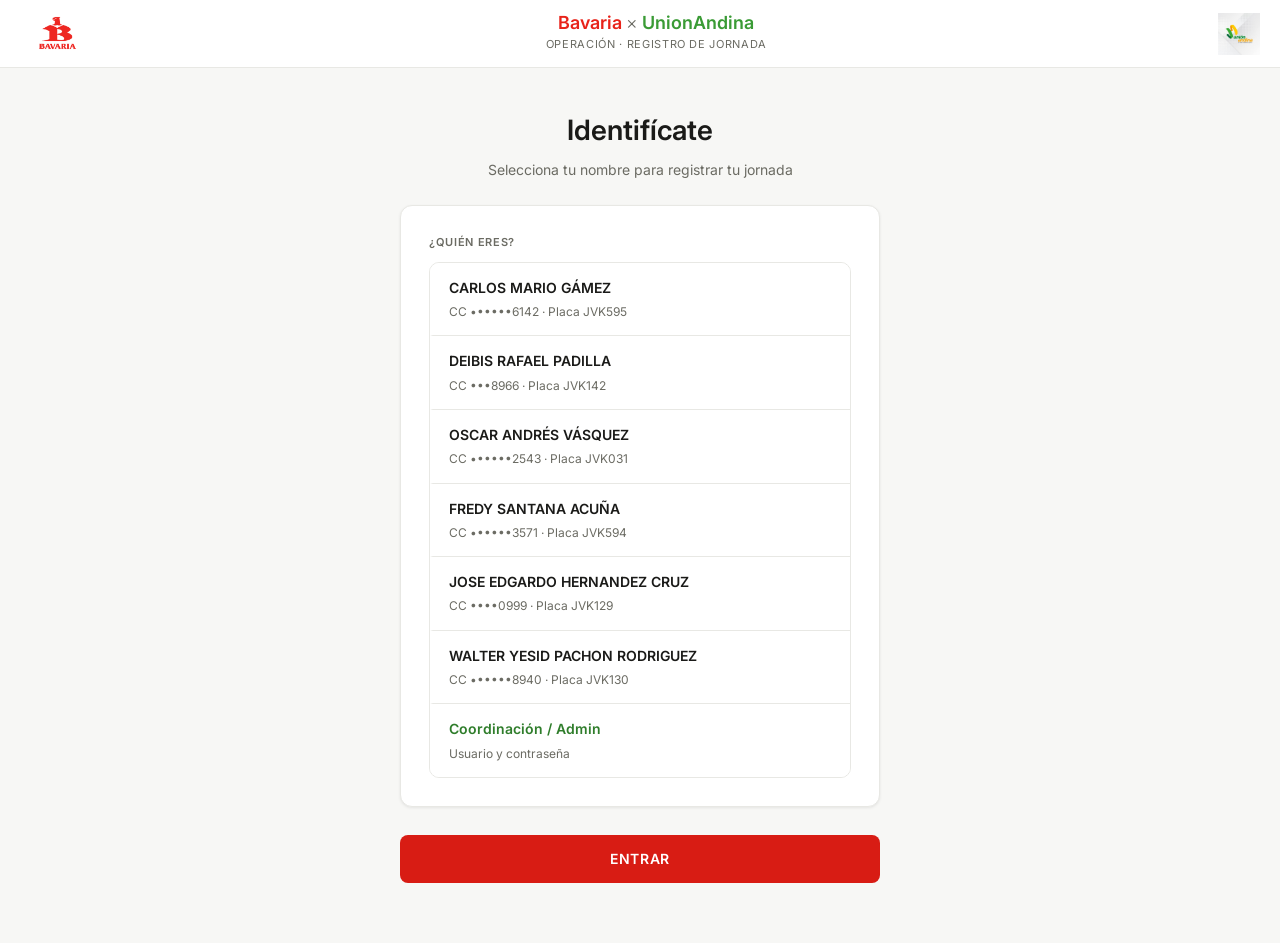
==== commit f1dc22f4: "rediseño: estilo visual moderno tipo Notion/Linear en toda la herramienta Rediseño visual completo d" ====
--- a/index.html
+++ b/index.html
@@ -34,7 +34,7 @@
   <div class="tabs" id="tabs-nav" style="display:none;">
     <button class="tab-btn activo" id="tab-conductor">Conductor</button>
     <button class="tab-btn" id="tab-panel" style="display:none;">Panel</button>
-    <button class="tab-btn" id="tab-salir" style="color:#555;">Salir</button>
+    <button class="tab-btn" id="tab-salir" style="color:var(--dark-mid);">Salir</button>
   </div>
 
 </div><!-- /topbar -->
--- a/style.css
+++ b/style.css
@@ -1,23 +1,34 @@
 @import url('https://fonts.googleapis.com/css2?family=Inter:wght@300;400;500;600;700;800&family=IBM+Plex+Mono:wght@400;600&display=swap');
 
 :root {
+  /* Marca — hex exacto de marca, para bordes/texto/acentos/íconos */
   --bav-red:      #E8231A;
-  --bav-red-dark: #B81A12;
-  --bav-red-bg:   #FEF0EF;
-
   --ua-green:     #3A9B35;
-  --ua-green-dk:  #2A7226;
+  --ua-yellow:    #F5A800;
+
+  /* Variantes ligeramente más oscuras, solo para texto blanco ENCIMA
+     de estos colores (botones/badges rellenos) — el hex de marca puro
+     no cumple contraste AA (4.5:1) con texto blanco encima. */
+  --bav-red-btn:       #D81C14;
+  --bav-red-btn-dark:  #B81A12;
+  --ua-green-btn:      #2F7D2B;
+  --ua-green-btn-dark: #2A7226;
+  --ua-yellow-dk:      #946006;
+
+  --bav-red-bg:   #FFF5F5;
   --ua-green-bg:  #EAF6EA;
-  --ua-yellow:    #F5A800;
   --ua-yellow-bg: #FFF8E6;
 
-  --dark:         #111418;
-  --dark-mid:     #3D4450;
-  --ink-light:    #6B7280;
-  --border:       #D1D9E4;
-  --page-bg:      #F5F6FA;
-  --white:        #FFFFFF;
-
+  /* Neutros */
+  --dark:            #1A1A18;  /* texto principal + fondo de elementos "oscuros" (fila seleccionada, badges) */
+  --dark-mid:        #6B6B63;  /* texto secundario (alias de --ink-light, mismo tono) */
+  --ink-light:       #6B6B63;  /* texto secundario */
+  --border:          #E8E8E4; /* borde sutil */
+  --page-bg:         #FFFFFF; /* fondo principal de la página */
+  --bg-secondary:    #F7F7F5; /* fondo secundario / campos hundidos */
+  --white:           #FFFFFF; /* fondo de cards */
+
+  /* Semánticos de estado (confirmaciones, errores, GPS) */
   --s-green:      #0E7C4A;
   --s-green-bg:   #E6F5EE;
   --s-red:        #C0392B;
@@ -26,9 +37,9 @@
   --s-amber-bg:   #FEF3C7;
   --s-blue:       #1C4E80;
 
-  --shadow-sm:    0 1px 4px rgba(0,0,0,.07);
-  --shadow-md:    0 4px 18px rgba(0,0,0,.11);
-  --shadow-card:  0 8px 40px rgba(17,20,24,.14);
+  --shadow-sm:    0 1px 3px rgba(0,0,0,.08);
+  --shadow-md:    0 2px 8px rgba(0,0,0,.10);
+  --shadow-card:  0 4px 24px rgba(0,0,0,.08);
 }
 
 *, *::before, *::after { box-sizing: border-box; margin: 0; padding: 0; }
@@ -38,7 +49,8 @@
   color: var(--dark);
   font-family: 'Inter', sans-serif;
   font-size: 14px;
-  line-height: 1.55;
+  font-weight: 400;
+  line-height: 1.6;
   min-height: 100vh;
   -webkit-font-smoothing: antialiased;
 }
@@ -56,9 +68,7 @@
   position: sticky;
   top: 0;
   z-index: 100;
-  box-shadow: 0 1px 3px rgba(17,20,24,.06);
-  border-bottom: 3px solid transparent;
-  border-image: linear-gradient(90deg, var(--bav-red) 50%, var(--ua-green) 50%) 1;
+  border-bottom: 1px solid var(--border);
 }
 
 .topbar-logo-left,
@@ -74,31 +84,31 @@
 .topbar-marca-text {
   font-family: 'Inter', sans-serif;
   font-size: 18px;
-  font-weight: 800;
-  letter-spacing: .02em;
+  font-weight: 600;
+  letter-spacing: 0;
   line-height: 1;
 }
 .marca-bavaria { color: var(--bav-red); }
-.marca-x       { color: var(--ink-light); font-weight: 200; margin: 0 4px; }
-.marca-ua      { color: var(--ua-green-dk); }
+.marca-x       { color: var(--dark-mid); font-weight: 300; margin: 0 4px; }
+.marca-ua      { color: var(--ua-green); }
 .topbar-marca-sub {
-  font-family: 'IBM Plex Mono', monospace;
-  font-size: 9px;
-  letter-spacing: .18em;
+  font-family: 'Inter', sans-serif;
+  font-size: 11px;
+  letter-spacing: .06em;
   text-transform: uppercase;
-  color: var(--ink-light);
+  color: var(--dark-mid);
   margin-top: 2px;
 }
 
 .tabs { display: flex; align-items: center; gap: 2px; margin-left: 16px; }
 .tab-btn {
-  padding: 8px 14px; background: transparent; color: var(--ink-light);
+  padding: 8px 14px; background: transparent; color: var(--dark-mid);
   border: none; font-family: 'Inter', sans-serif; font-size: 11px; font-weight: 600;
-  letter-spacing: .07em; text-transform: uppercase; cursor: pointer;
+  letter-spacing: .06em; text-transform: uppercase; cursor: pointer;
   border-bottom: 2px solid transparent; transition: color .15s, border-color .15s;
 }
-.tab-btn.activo { color: var(--dark); border-bottom-color: var(--bav-red); }
-.tab-btn:hover:not(.activo) { color: var(--dark-mid); }
+.tab-btn.activo { color: var(--dark); font-weight: 700; border-bottom-color: var(--bav-red); }
+.tab-btn:hover:not(.activo) { color: var(--dark); }
 
 /* ═══════════════════════════════════
    VISTAS
@@ -110,19 +120,12 @@
 
 
 /* ═══════════════════════════════════
-   VISTA LOGIN — fondo con imagen
+   VISTA LOGIN
 ═══════════════════════════════════ */
 #vista-login {
   min-height: calc(100vh - 68px);
   /* display manejado por .vista / .vista.activa */
-  background:
-    linear-gradient(
-      135deg,
-      rgba(255, 255, 255, 0.88) 0%,
-      rgba(245, 246, 250, 0.80) 50%,
-      rgba(255, 255, 255, 0.88) 100%
-    ),
-    url('fondo.png') center center / cover no-repeat;
+  background: var(--bg-secondary);
   flex-direction: column;
   align-items: center;
   justify-content: center;
@@ -136,47 +139,39 @@
 }
 #vista-login .titulo-conductor {
   font-size: 28px;
-  font-weight: 800;
+  font-weight: 600;
   color: var(--dark);
   margin-bottom: 6px;
-  letter-spacing: -.4px;
+  letter-spacing: 0;
 }
 #vista-login .sub-conductor {
-  font-size: 13px;
+  font-size: 14px;
   color: var(--dark-mid);
-}
-#vista-login .vista-header::after {
-  content: '';
-  display: block;
-  width: 56px;
-  height: 3px;
-  background: linear-gradient(90deg, var(--bav-red) 50%, var(--ua-yellow) 50%);
-  margin: 14px auto 0;
-  border-radius: 2px;
-}
-
-/* Card del formulario sobre la imagen */
+  line-height: 1.6;
+}
+#vista-login .vista-header::after { content: none; }
+
+/* Card del formulario */
 #vista-login .inner {
   width: 100%;
-  max-width: 500px;
+  max-width: 480px;
   padding: 0;
 }
 #vista-login .form-card {
-  background: rgba(255,255,255,.97);
-  backdrop-filter: blur(12px);
+  background: var(--white);
   border: 1px solid var(--border);
-  border-radius: 14px;
-  padding: 32px;
-  box-shadow: var(--shadow-card);
-}
-
-/* Botón entrar sobre imagen */
+  border-radius: 12px;
+  padding: 28px;
+  box-shadow: var(--shadow-sm);
+}
+
+/* Botón entrar */
 #vista-login .btn-enviar {
-  background: var(--bav-red);
-  border-radius: 9px;
+  background: var(--bav-red-btn);
+  border-radius: 8px;
   margin-top: 12px;
 }
-#vista-login .btn-enviar:hover { background: var(--bav-red-dark); }
+#vista-login .btn-enviar:hover { background: var(--bav-red-btn-dark); }
 
 /* ═══════════════════════════════════
    ENCABEZADO vistas normales
@@ -186,21 +181,14 @@
   padding: 40px 20px 20px;
 }
 .titulo-conductor {
-  font-size: 26px;
-  font-weight: 800;
+  font-size: 24px;
+  font-weight: 600;
   color: var(--dark);
-  letter-spacing: -.4px;
+  letter-spacing: 0;
   margin-bottom: 6px;
 }
-.sub-conductor { font-size: 13px; color: var(--ink-light); }
-.vista-header::after {
-  content: '';
-  display: block;
-  width: 52px; height: 3px;
-  background: linear-gradient(90deg, var(--bav-red) 50%, var(--ua-yellow) 50%);
-  margin: 14px auto 0;
-  border-radius: 2px;
-}
+.sub-conductor { font-size: 14px; color: var(--dark-mid); line-height: 1.6; }
+.vista-header::after { content: none; }
 
 /* ═══════════════════════════════════
    INNER — centrado
@@ -218,95 +206,99 @@
   background: var(--white);
   border: 1px solid var(--border);
   border-radius: 12px;
-  padding: 30px;
+  padding: 28px;
   margin-bottom: 16px;
   box-shadow: var(--shadow-sm);
 }
 .form-lbl {
-  font-size: 10px; letter-spacing: .16em; text-transform: uppercase;
-  color: var(--ink-light); font-weight: 700; margin-bottom: 10px; display: block;
+  font-size: 11px; letter-spacing: .06em; text-transform: uppercase;
+  color: var(--dark-mid); font-weight: 600; margin-bottom: 10px; display: block;
 }
 .form-textarea {
   width: 100%; padding: 12px 14px;
-  border: 1.5px solid var(--border); border-radius: 8px;
-  background: var(--page-bg); font-family: 'Inter', sans-serif;
+  border: 1px solid var(--border); border-radius: 8px;
+  background: var(--bg-secondary); font-family: 'Inter', sans-serif;
   font-size: 13px; color: var(--dark); outline: none;
   resize: vertical; min-height: 72px; transition: border-color .15s, background .15s;
 }
 .form-textarea:focus { border-color: var(--bav-red); background: var(--white); }
 
 #conductor-fijo, #placa-fija {
-  background: var(--page-bg); border: 1.5px solid var(--border);
+  background: var(--bg-secondary); border: 1px solid var(--border);
   border-radius: 8px; padding: 12px 14px; margin-bottom: 18px;
-  font-weight: 700; font-size: 14px;
+  font-weight: 600; font-size: 14px;
 }
 #placa-fija {
   font-family: 'IBM Plex Mono', monospace; font-size: 15px;
-  letter-spacing: .08em; color: var(--bav-red-dark);
-}
-
-/* ═══════════════════════════════════
-   CHIPS IDENTIDAD
+  letter-spacing: .08em; color: var(--bav-red-btn);
+}
+
+/* ═══════════════════════════════════
+   CHIPS IDENTIDAD — lista de conductores (filas limpias)
 ═══════════════════════════════════ */
 .chip-grupo { display: flex; flex-wrap: wrap; gap: 10px; }
 
-#chips-identidad { flex-direction: column; gap: 8px; }
+#chips-identidad {
+  flex-direction: column; gap: 0;
+  border: 1px solid var(--border); border-radius: 10px;
+  overflow: hidden;
+}
 #chips-identidad .chip-opcion {
-  width: 100%; padding: 14px 18px;
-  border: 1.5px solid var(--border); border-left: 4px solid transparent;
-  border-radius: 9px; background: var(--white);
-  font-size: 14px; font-weight: 700; cursor: pointer;
-  display: flex; flex-direction: column; transition: all .14s;
-}
+  width: 100%; padding: 14px 16px;
+  border: none; border-bottom: 1px solid var(--border);
+  border-left: 3px solid transparent;
+  border-radius: 0; background: var(--white);
+  font-size: 14px; font-weight: 600; cursor: pointer;
+  display: flex; flex-direction: column; transition: background .12s, border-color .12s;
+}
+#chips-identidad .chip-opcion:last-child { border-bottom: none; }
 #chips-identidad .chip-opcion:hover {
-  border-color: var(--bav-red); border-left-color: var(--ua-yellow);
-  background: var(--bav-red-bg); box-shadow: var(--shadow-sm);
+  background: var(--bg-secondary);
 }
 #chips-identidad .chip-opcion.sel {
-  background: var(--dark); border-color: var(--dark);
-  border-left-color: var(--bav-red); color: white; box-shadow: var(--shadow-md);
-}
-#chips-identidad .chip-opcion.sel .chip-sub { color: rgba(255,255,255,.50); }
-
-#chips-identidad .chip-opcion[data-rol="admin"] { color: var(--ua-green-dk); }
+  background: var(--bav-red-bg); border-left-color: var(--bav-red);
+  color: var(--dark);
+}
+#chips-identidad .chip-opcion.sel .chip-sub { color: var(--dark-mid); }
+
+#chips-identidad .chip-opcion[data-rol="admin"] { color: var(--ua-green-btn); }
 #chips-identidad .chip-opcion[data-rol="admin"]:hover {
-  border-color: var(--ua-green); border-left-color: var(--ua-yellow);
   background: var(--ua-green-bg);
 }
 #chips-identidad .chip-opcion[data-rol="admin"].sel {
-  background: var(--ua-green-dk); border-color: var(--ua-green-dk);
-  border-left-color: var(--ua-yellow); color: white;
+  background: var(--ua-green-bg); border-left-color: var(--ua-green);
+  color: var(--dark);
 }
 
 #chips-tipo .chip-opcion {
-  padding: 9px 18px; border: 1.5px solid var(--border); border-radius: 22px;
+  padding: 9px 18px; border: 1px solid var(--border); border-radius: 20px;
   background: var(--white); font-size: 13px; font-weight: 600; cursor: pointer;
   color: var(--dark-mid); transition: all .12s;
 }
 #chips-tipo .chip-opcion:hover { border-color: var(--bav-red); color: var(--bav-red); }
-#chips-tipo .chip-opcion.sel { background: var(--bav-red); border-color: var(--bav-red); color: white; }
-
-.chip-sub { font-size: 11px; color: var(--ink-light); margin-top: 3px; font-weight: 400; }
+#chips-tipo .chip-opcion.sel { background: var(--bav-red-btn); border-color: var(--bav-red-btn); color: white; }
+
+.chip-sub { font-size: 12px; color: var(--dark-mid); margin-top: 3px; font-weight: 400; }
 
 #admin-clave-box { margin-top: 16px; }
 .admin-login-input {
-  width: 100%; padding: 12px 14px; border: 1.5px solid var(--border);
-  border-radius: 8px; background: var(--page-bg); font-family: 'Inter', sans-serif;
+  width: 100%; padding: 12px 14px; border: 1px solid var(--border);
+  border-radius: 8px; background: var(--bg-secondary); font-family: 'Inter', sans-serif;
   font-size: 13px; color: var(--dark); outline: none; height: 46px; transition: border-color .15s;
 }
-.admin-login-input:focus { border-color: var(--ua-green); background: var(--white); }
+.admin-login-input:focus { border-color: var(--bav-red); background: var(--white); }
 #login-err { margin-top: 6px; font-size: 12px; color: var(--s-red); display: none; }
 
 /* ═══════════════════════════════════
    GPS BOX
 ═══════════════════════════════════ */
 .gps-box {
-  border: 1.5px solid var(--border); border-radius: 9px; background: var(--page-bg);
+  border: 1px solid var(--border); border-radius: 10px; background: var(--bg-secondary);
   padding: 22px 16px; display: flex; flex-direction: column;
   align-items: center; gap: 10px; text-align: center; margin-bottom: 18px;
 }
 .gps-icono { font-size: 30px; }
-.gps-estado { font-size: 13px; color: var(--ink-light); }
+.gps-estado { font-size: 13px; color: var(--dark-mid); }
 .gps-coords {
   font-family: 'IBM Plex Mono', monospace; font-size: 11px; color: var(--s-green);
   display: none; background: var(--s-green-bg); padding: 5px 12px; border-radius: 5px;
@@ -315,40 +307,40 @@
 .gps-err { font-size: 12px; color: var(--s-red); display: none; }
 .gps-err.vis { display: block; }
 .gps-btn {
-  padding: 11px 26px; background: var(--ua-green); color: white; border: none;
+  padding: 11px 26px; background: var(--ua-green-btn); color: white; border: none;
   border-radius: 8px; font-family: 'Inter', sans-serif; font-size: 12px;
-  font-weight: 700; letter-spacing: .08em; text-transform: uppercase;
+  font-weight: 600; letter-spacing: .06em; text-transform: uppercase;
   cursor: pointer; transition: background .15s;
 }
-.gps-btn:hover { background: var(--ua-green-dk); }
-.gps-btn:disabled { background: var(--border); color: var(--ink-light); cursor: wait; }
+.gps-btn:hover { background: var(--ua-green-btn-dark); }
+.gps-btn:disabled { background: var(--border); color: var(--dark-mid); cursor: wait; }
 
 /* ═══════════════════════════════════
    BOTÓN PRINCIPAL
 ═══════════════════════════════════ */
 .btn-enviar {
-  width: 100%; padding: 17px; background: var(--bav-red); color: white;
-  border: none; border-radius: 9px; font-family: 'Inter', sans-serif;
-  font-size: 14px; font-weight: 800; letter-spacing: .10em; text-transform: uppercase;
+  width: 100%; height: 48px; padding: 0; background: var(--bav-red-btn); color: white;
+  border: none; border-radius: 8px; font-family: 'Inter', sans-serif;
+  font-size: 14px; font-weight: 600; letter-spacing: .04em; text-transform: uppercase;
   cursor: pointer; margin-top: 4px;
-  transition: background .15s, transform .1s;
-}
-.btn-enviar:hover { background: var(--bav-red-dark); }
-.btn-enviar:active { transform: scale(.99); }
-.btn-enviar:disabled { background: var(--border); color: var(--ink-light); cursor: not-allowed; box-shadow: none; }
+  transition: background .15s;
+}
+.btn-enviar:hover { background: var(--bav-red-btn-dark); }
+.btn-enviar:active { background: var(--bav-red-btn-dark); }
+.btn-enviar:disabled { background: var(--border); color: var(--dark-mid); cursor: not-allowed; }
 
 /* ═══════════════════════════════════
    CONFIRMACIÓN
 ═══════════════════════════════════ */
 .confirmacion {
   display: none; background: var(--s-green-bg); border: 1px solid #A7D7BC;
-  border-radius: 9px;
+  border-radius: 10px;
   padding: 22px; text-align: center; margin-top: 16px;
 }
 .confirmacion.vis { display: block; }
 .confirmacion-icono { font-size: 32px; margin-bottom: 8px; }
-.confirmacion-txt { color: var(--s-green); font-weight: 700; font-size: 15px; }
-.confirmacion-sub { color: var(--ink-light); font-size: 12px; margin-top: 4px; }
+.confirmacion-txt { color: var(--s-green); font-weight: 600; font-size: 15px; }
+.confirmacion-sub { color: var(--dark-mid); font-size: 12px; margin-top: 4px; }
 
 /* ═══════════════════════════════════
    VISTA PANEL
@@ -358,11 +350,11 @@
   display: flex; justify-content: space-between; align-items: center;
   margin-bottom: 22px; flex-wrap: wrap; gap: 12px;
 }
-.panel-titulo { font-size: 20px; font-weight: 800; letter-spacing: -.3px; }
+.panel-titulo { font-size: 18px; font-weight: 600; letter-spacing: 0; }
 .panel-fecha {
-  font-family: 'IBM Plex Mono', monospace; font-size: 11px; color: var(--ink-light);
-  background: var(--white); border: 1px solid var(--border);
-  border-radius: 5px; padding: 4px 10px;
+  font-family: 'IBM Plex Mono', monospace; font-size: 11px; color: var(--dark-mid);
+  background: var(--bg-secondary); border: 1px solid var(--border);
+  border-radius: 6px; padding: 4px 10px;
 }
 .aviso-local {
   background: var(--ua-yellow-bg); border: 1px solid #FDE68A;
@@ -388,25 +380,25 @@
 .rc-3::before { background: var(--ua-yellow); }
 .rc-4::before { background: var(--dark); }
 
-.resumen-lbl { font-size: 9px; letter-spacing: .16em; text-transform: uppercase; color: var(--ink-light); font-weight: 700; margin-bottom: 8px; }
-.resumen-val { font-family: 'IBM Plex Mono', monospace; font-size: 30px; font-weight: 600; font-variant-numeric: tabular-nums; }
-.resumen-val.verde   { color: var(--ua-green); }
-.resumen-val.rojo    { color: var(--bav-red); }
-.resumen-val.naranja { color: var(--ua-yellow); }
+.resumen-lbl { font-size: 11px; letter-spacing: .06em; text-transform: uppercase; color: var(--dark-mid); font-weight: 600; margin-bottom: 8px; }
+.resumen-val { font-family: 'IBM Plex Mono', monospace; font-size: 28px; font-weight: 600; font-variant-numeric: tabular-nums; }
+.resumen-val.verde   { color: var(--ua-green-btn); }
+.resumen-val.rojo    { color: var(--bav-red-btn); }
+.resumen-val.naranja { color: var(--ua-yellow-dk); }
 
 .filtro-row { display: flex; gap: 8px; margin-bottom: 16px; flex-wrap: wrap; }
 .filtro-btn {
-  padding: 7px 16px; background: var(--white); border: 1.5px solid var(--border);
-  border-radius: 22px; font-size: 11px; font-weight: 600; cursor: pointer;
+  padding: 7px 16px; background: var(--bg-secondary); border: 1px solid var(--border);
+  border-radius: 20px; font-size: 11px; font-weight: 600; cursor: pointer;
   color: var(--dark-mid); transition: all .12s;
 }
 .filtro-btn:hover { border-color: var(--bav-red); color: var(--bav-red); }
-.filtro-btn.activo { background: var(--bav-red); color: white; border-color: var(--bav-red); }
+.filtro-btn.activo { background: var(--bav-red-btn); color: white; border-color: var(--bav-red-btn); }
 
 .reg-lista { display: flex; flex-direction: column; gap: 10px; }
 .reg-card {
   background: var(--white); border: 1px solid var(--border);
-  border-radius: 9px; padding: 14px 18px;
+  border-radius: 10px; padding: 14px 18px;
   display: grid; grid-template-columns: 80px 150px 1fr 90px;
   gap: 16px; align-items: center;
   box-shadow: var(--shadow-sm); transition: box-shadow .15s;
@@ -414,42 +406,42 @@
 .reg-card:hover { box-shadow: var(--shadow-md); }
 
 .reg-hora { font-family: 'IBM Plex Mono', monospace; font-size: 14px; font-weight: 600; color: var(--dark); font-variant-numeric: tabular-nums; }
-.reg-tipo { font-size: 9px; letter-spacing: .07em; text-transform: uppercase; color: var(--ink-light); margin-top: 3px; font-weight: 600; }
-.reg-conductor { font-weight: 700; font-size: 12px; }
+.reg-tipo { font-size: 11px; letter-spacing: .06em; text-transform: uppercase; color: var(--dark-mid); margin-top: 3px; font-weight: 600; }
+.reg-conductor { font-weight: 600; font-size: 13px; }
 .reg-placa {
-  font-family: 'IBM Plex Mono', monospace; font-size: 10px;
-  background: var(--bav-red); color: white;
-  padding: 3px 9px; border-radius: 3px;
-  display: inline-block; margin-top: 5px; letter-spacing: .12em;
-}
-.reg-nota { font-size: 12px; color: var(--dark-mid); }
-.reg-gps { font-size: 10px; color: var(--ink-light); margin-top: 3px; }
+  font-family: 'IBM Plex Mono', monospace; font-size: 11px;
+  background: var(--dark); color: white;
+  padding: 3px 9px; border-radius: 4px;
+  display: inline-block; margin-top: 5px; letter-spacing: .06em;
+}
+.reg-nota { font-size: 13px; color: var(--dark-mid); }
+.reg-gps { font-size: 11px; color: var(--dark-mid); margin-top: 3px; }
 .reg-gps a { color: var(--s-blue); text-decoration: none; }
 .reg-gps a:hover { text-decoration: underline; }
-.reg-badge { font-size: 9px; font-weight: 700; padding: 4px 10px; text-align: center; letter-spacing: .04em; text-transform: uppercase; border-radius: 4px; }
-.reg-badge.gps     { background: var(--ua-green-bg); color: var(--ua-green-dk); }
+.reg-badge { font-size: 11px; font-weight: 600; padding: 4px 10px; text-align: center; letter-spacing: .04em; text-transform: uppercase; border-radius: 4px; }
+.reg-badge.gps     { background: var(--ua-green-bg); color: var(--ua-green-btn); }
 .reg-badge.sin-gps { background: var(--s-amber-bg);  color: var(--s-amber); }
 
-.vacio { text-align: center; padding: 60px 20px; color: var(--ink-light); background: var(--white); border: 1px dashed var(--border); border-radius: 10px; }
+.vacio { text-align: center; padding: 60px 20px; color: var(--dark-mid); background: var(--white); border: 1px dashed var(--border); border-radius: 10px; }
 .vacio-icono { font-size: 32px; margin-bottom: 12px; opacity: .4; }
 
 .btn-limpiar {
-  padding: 7px 14px; background: transparent; color: var(--bav-red);
-  border: 1.5px solid var(--bav-red); border-radius: 6px;
-  font-size: 11px; font-weight: 700; cursor: pointer; letter-spacing: .04em;
+  padding: 7px 14px; background: var(--bg-secondary); color: var(--dark);
+  border: 1px solid var(--border); border-radius: 6px;
+  font-size: 11px; font-weight: 600; cursor: pointer; letter-spacing: .04em;
   text-transform: uppercase; transition: background .12s;
 }
-.btn-limpiar:hover { background: var(--bav-red-bg); }
+.btn-limpiar:hover { background: var(--bav-red-bg); color: var(--bav-red-btn); border-color: var(--bav-red); }
 .btn-refrescar {
-  padding: 7px 14px; background: transparent; color: var(--ua-green-dk);
-  border: 1.5px solid var(--ua-green); border-radius: 6px;
-  font-size: 11px; font-weight: 700; cursor: pointer; letter-spacing: .04em;
+  padding: 7px 14px; background: var(--bg-secondary); color: var(--dark);
+  border: 1px solid var(--border); border-radius: 6px;
+  font-size: 11px; font-weight: 600; cursor: pointer; letter-spacing: .04em;
   text-transform: uppercase; transition: background .12s;
 }
-.btn-refrescar:hover { background: var(--ua-green-bg); }
-
-.estado-conexion { font-size: 10px; color: var(--ink-light); display: flex; align-items: center; gap: 5px; font-weight: 500; }
-.dot-conexion { width: 7px; height: 7px; border-radius: 50%; background: var(--ua-green); box-shadow: 0 0 0 2px var(--ua-green-bg); }
+.btn-refrescar:hover { background: var(--ua-green-bg); color: var(--ua-green-btn); border-color: var(--ua-green); }
+
+.estado-conexion { font-size: 11px; color: var(--dark-mid); display: flex; align-items: center; gap: 5px; font-weight: 500; }
+.dot-conexion { width: 8px; height: 8px; border-radius: 50%; background: var(--ua-green); }
 
 /* ═══════════════════════════════════
    RESPONSIVE MÓVIL
@@ -464,7 +456,7 @@
   .topbar-logo-right { order: 3; }
   .tabs { order: 4; width: 100%; padding: 6px 0 2px; border-top: 1px solid var(--border); justify-content: flex-start; margin-top: 4px; }
   .topbar-marca-text { font-size: 13px; }
-  .topbar-marca-sub  { font-size: 7px; }
+  .topbar-marca-sub  { font-size: 11px; }
 
   #vista-login { padding: 28px 16px 50px; justify-content: flex-start; padding-top: 36px; }
   #vista-login .titulo-conductor { font-size: 22px; }
@@ -486,4 +478,4 @@
 
 @media (prefers-reduced-motion: reduce) {
   *, *::before, *::after { transition: none !important; }
-}+}
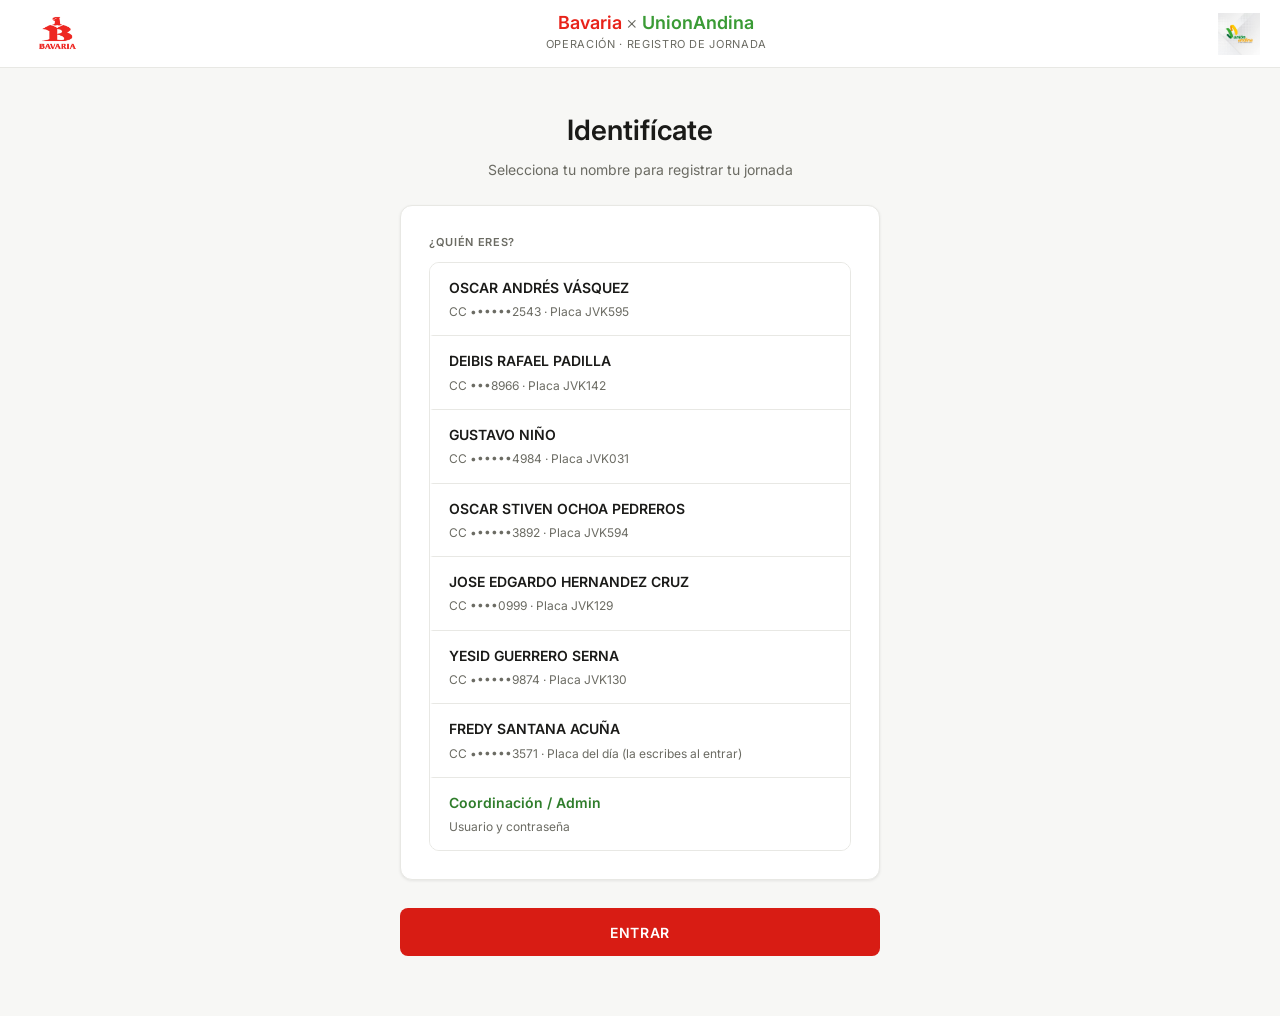
==== commit 84d5ec1d: "conductores: agrega a Fredy Santana Acuña como relevo sin placa fija Nuevo conductor de relevo en el" ====
--- a/index.html
+++ b/index.html
@@ -92,6 +92,13 @@
 
       <label class="form-lbl">Vehículo</label>
       <div id="placa-fija"></div>
+      <!-- Solo para el conductor de relevo (sin placa fija, ver CONDUCTORES_DEFAULT
+           en Logica.js): entrarConSesion() alterna entre este bloque y placa-fija. -->
+      <div id="placa-relevo-box" style="display:none;">
+        <input type="text" class="admin-login-input" id="placa-relevo-input"
+          placeholder="Placa de hoy, ej: JVK595" maxlength="6" autocomplete="off">
+        <div class="gps-err" id="placa-relevo-err">Formato de placa inválido. Debe ser 3 letras y 3 números, ej: JVK595.</div>
+      </div>
 
       <label class="form-lbl">Tipo de registro</label>
       <div class="chip-grupo" id="chips-tipo" style="margin-bottom:18px;">
--- a/style.css
+++ b/style.css
@@ -232,6 +232,12 @@
   font-family: 'IBM Plex Mono', monospace; font-size: 15px;
   letter-spacing: .08em; color: var(--bav-red-btn);
 }
+#placa-relevo-box { margin-bottom: 18px; }
+#placa-relevo-input {
+  font-family: 'IBM Plex Mono', monospace; font-size: 15px; letter-spacing: .08em;
+  text-transform: uppercase;
+}
+#placa-relevo-err { margin-top: 6px; }
 
 /* ═══════════════════════════════════
    CHIPS IDENTIDAD — lista de conductores (filas limpias)
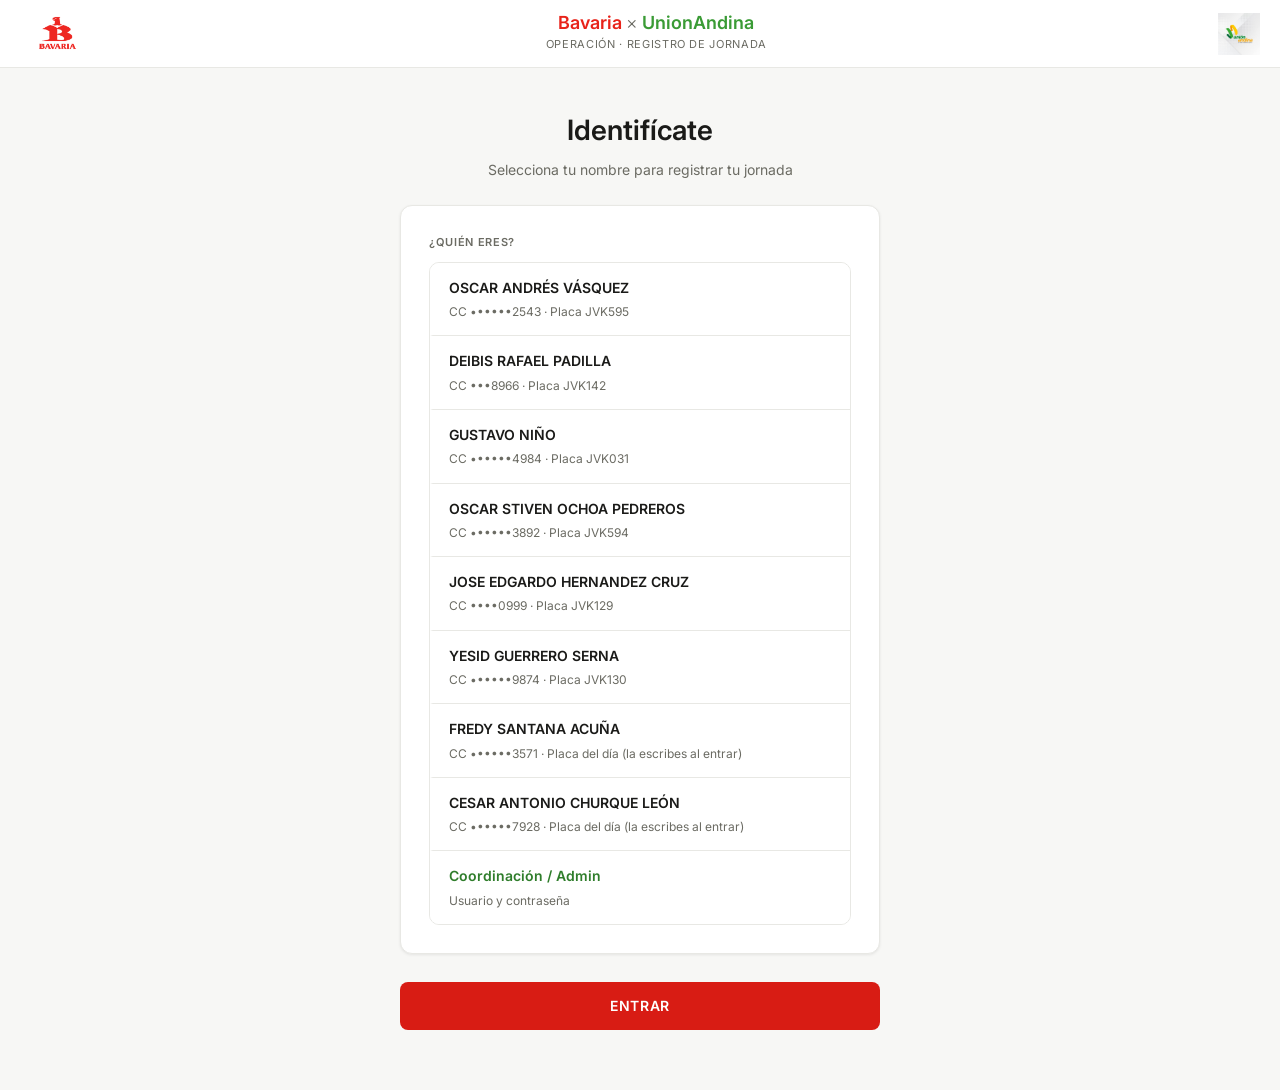
==== commit db2bb738: "relevo: acepta placas de moto y remolque, no solo carro REGEX_PLACA solo validaba 3 letras + 3 númer" ====
--- a/index.html
+++ b/index.html
@@ -96,8 +96,8 @@
            en Logica.js): entrarConSesion() alterna entre este bloque y placa-fija. -->
       <div id="placa-relevo-box" style="display:none;">
         <input type="text" class="admin-login-input" id="placa-relevo-input"
-          placeholder="Placa de hoy, ej: JVK595" maxlength="6" autocomplete="off">
-        <div class="gps-err" id="placa-relevo-err">Formato de placa inválido. Debe ser 3 letras y 3 números, ej: JVK595.</div>
+          placeholder="Placa de hoy, ej: JVK595" maxlength="10" autocomplete="off">
+        <div class="gps-err" id="placa-relevo-err">Formato de placa inválido. Debe ser carro (3 letras y 3 números, ej: JVK595), moto (3 letras, 2 números y 1 letra, ej: ABC12D) o remolque (R o S y 5 números, ej: R12345).</div>
       </div>
 
       <label class="form-lbl">Tipo de registro</label>
